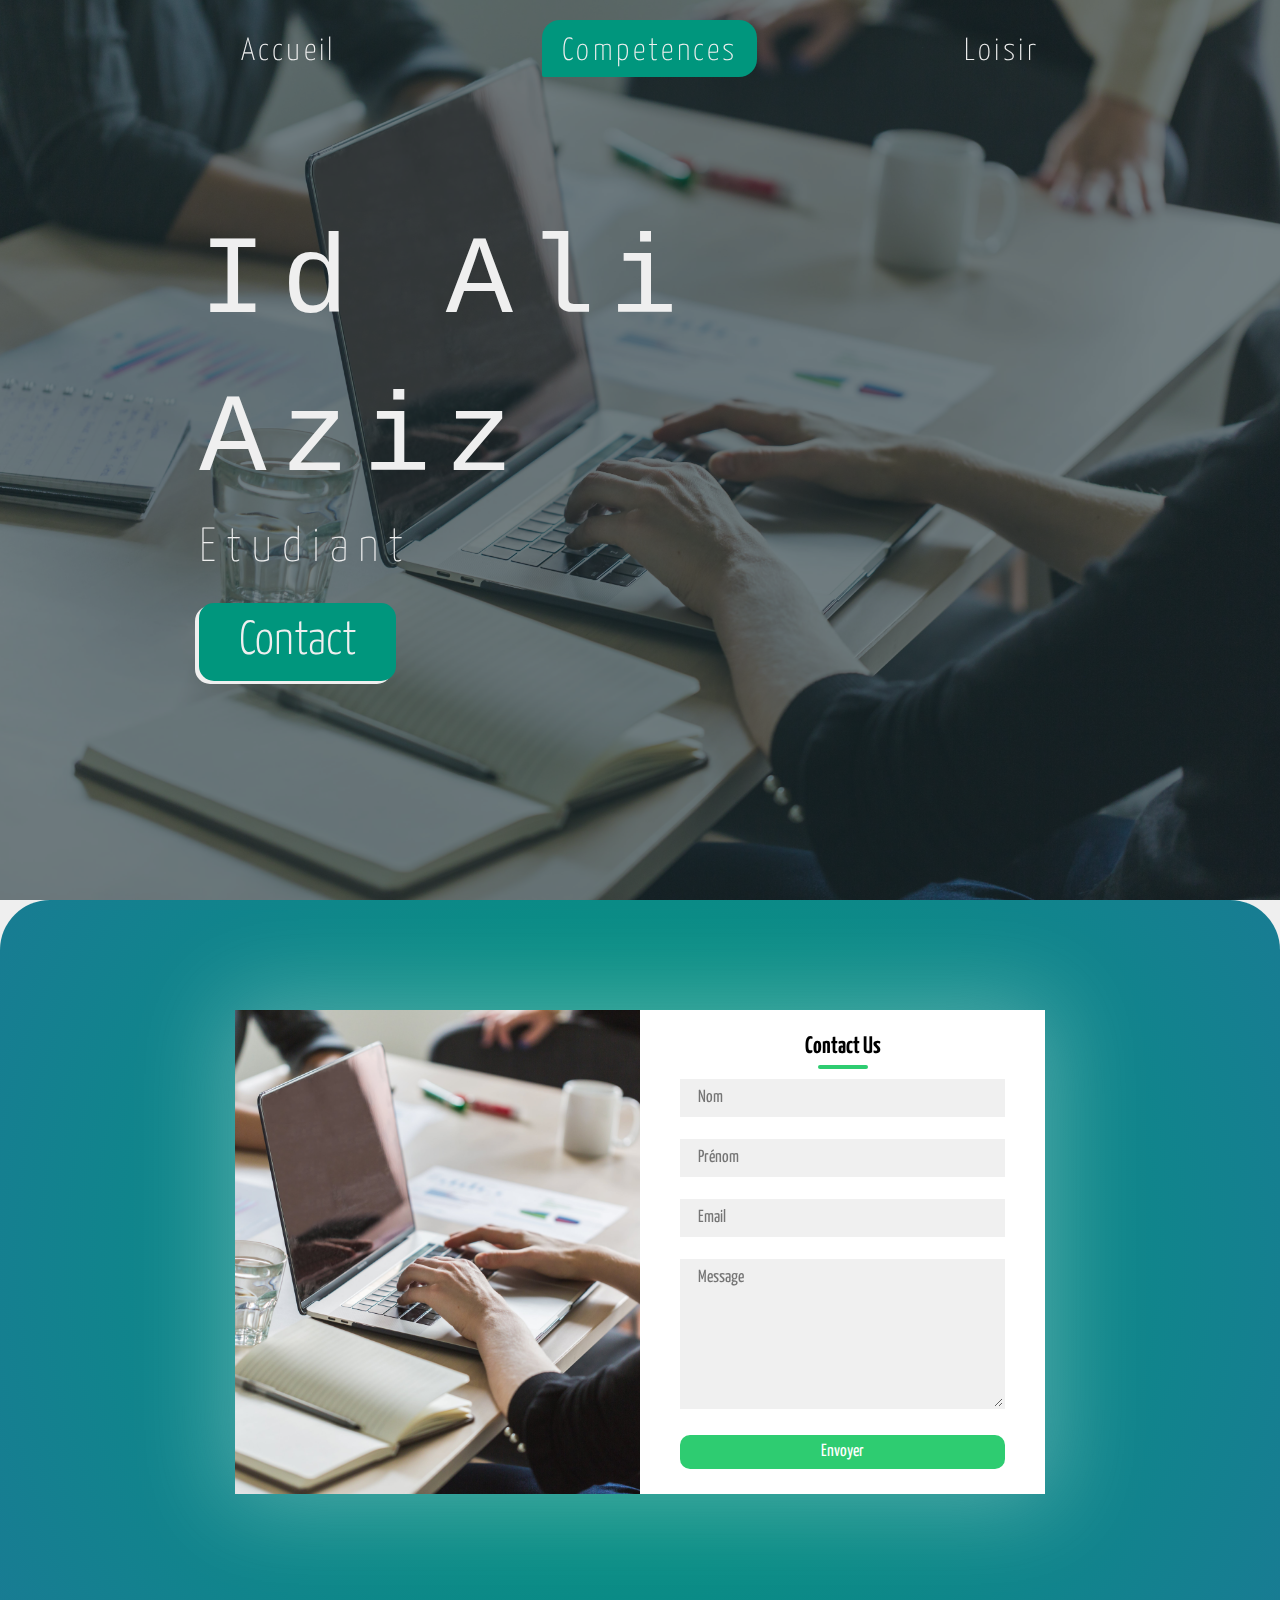
==== competences.html @ a129d3af "Upload" ====
<!DOCTYPE html>
<html>
<head>
    <meta charset="UTF-8">
    <meta name="viewport" content="width=device-width, initial-scale=1.0">
    <title>Competences</title>
    <link rel="icon" href=""> 
    <link rel="stylesheet" href="styles.css">
</head>
<body>
    
    <!-- NavBar -->

    <header>
        <nav class="navBar">
            <a href="index.html">Accueil<span></span></a>
            <a class="active" href="competences.html">Competences<span></span></a>
            <a href="#">Loisir<span></span></a>
        </nav>
    </header>

    <!-- respNavBar -->

    <div class="menu"> 
        <button class="btn-top">
            <img src="Images/menu.png" alt="navButton">
        </button>
        <div class="links">
            <ul> 
                <li>
                    <a href="index.html">Accueil</a>
                </li>
                <li>
                    <a href="competences.html">Competences</a>
                </li>
                <li>
                    <a href="#">Loisirs</a>
                </li>
            </ul>
        </div>
    </div>
    

    <!-- MAIN -->

    <section class="main">
      <div class="imgBack">
        <img src="Images/backgroun.jpg">
       
        <div class="content">

             <div class="nomPrenom">
                 <h1>Id Ali</h1>
                 <h1>Aziz</h1>
                 <h3>Etudiant</h3>
                 <button > <a href="#contactMe">Contact</a></button>
             </div>
            
             <div class="imgAziz">

             </div>
        </div>

      </div>
    </section>
    
    <!-- INFORMATION -->
<section class="information">
    <div class="container">
		<div id="contactMe" class="contact-box">
			<div class="left"></div>
			<div class="right">
				<h2>Contact Us</h2>
				<input type="text" class="field" placeholder="Nom">
				<input type="text" class="field" placeholder="Prénom">
				<input type="text" class="field" placeholder="Email">
				<textarea placeholder="Message" class="field"></textarea>
				<button class="btn">Envoyer</button>
			</div>
		</div>
	</div>
</section>

<script src="script.js"></script>
</body>
</html>
---- styles.css ----
@font-face {
    font-family: Yanone;
    src: url(Font/YanoneKaffeesatz-VariableFont_wght.ttf);
}
@import url('https://fonts.googleapis.com/css2?family=Roboto+Mono:wght@100;300&display=swap');

*{
    font-family: Yanone;
    margin: 0;
    top : 0;
    left: 0;
    box-sizing: border-box;
    text-decoration: none;
    scroll-behavior: smooth;
}

body {
    background: #efefef;
}

.menu {
    display: none;
}

/* NAVBAR */

header {
    margin: 15px 0px;
    position: fixed;
    display: flex;
    width: 100%;
    justify-content: space-around;
    justify-items: center;
    height: auto;
    z-index: 100;
}

.navBar {
    position: relative;
    display: flex;
    justify-content: center;
    align-items: center;
}

.navBar a {
    position: relative;
    padding: 10px 20px;
    padding-top: 15px;
    margin: 5px 20%;
    font-size: 2rem;
    font-weight: 250;
    letter-spacing: 3.4px;
    color:  #efefef;
    transition: .2s;
}

.navBar a span {
    opacity: 0;
    position: absolute;
    height: 100%;
    width: 100%;
    border-radius: 18px 18px 18px 2px;
    background: #00967d;
    transition: .3s;
    transform: translateY(-30px)  scale(0%);
    z-index: -1;
}

.navBar a:hover span,
.navBar a.active span{
    transform: translateY(0) scale(100%);
    opacity: 1;
}

.navBar a:hover,
.navBar a.active {
    color: #efefef;
}

/* MAIN */

.main {
    position: fixed;
    background: yellow;
    width: 100%;
    height: 90vh;
}

.imgBack {
    width: 100%;
    height: 100vh;
    background: blue;
}

.imgBack img {
    object-fit: cover;
    object-position: center;
    width: 100%;
    height: 100vh;
    z-index: -1;
}

.imgBack::before {
    content: '';
    position: absolute;
    background: #152a2f;
    width: 100%;
    height: 100vh;
    top: 0;
    left: 0;
    opacity: .6;
}

.content {
    position:absolute;
    display: grid;
    grid-template-columns: 70% 30%;
    width: 100%;
    height: 100vh;
    margin: 0px 20px;
}

.nomPrenom {
    margin-left: 20%;
    width: auto;
    height: auto;
    display: flex;
    flex-direction: column;
    justify-content: center;
    align-items: start;
    text-align: left;
    gap: 30px;
    color: #efefef;
}

.nomPrenom h1 {
    font-family: 'Roboto Mono', monospace;
    letter-spacing: 15px;
    font-weight: 200;
    font-size: 10rem;
    line-height: 8rem;
}

.nomPrenom h3 {
    margin-top: -10px;
    font-size: 3rem;
    letter-spacing: 10px;
    font-weight: 100;
}

.nomPrenom button {
    border: none;
    padding: 15px 0%;
    border-radius: 15px;
    box-shadow: -4px 3px 0px #efefef;
    background:#00967d;
    width: auto;
    align-items: center;
    transition: .3s;
    height: auto;
}

.nomPrenom button a {
    padding: 40px;  
    font-size: 3rem;
    font-weight: 300;
    color: #efefef;
}

.nomPrenom button:hover {
    transform: scale(120%);
    box-shadow: 0px 0px 0px #efefef;
    border-radius: 28px;
}

/* information */

.information {
    border-radius: 50px 50px 0 0; 
    margin-top: 100vh;
    position: relative;
    width: 100%;
    background: radial-gradient(circle, rgba(0,150,125,1) 10%, rgba(24,124,147,1) 100%);

}


.container{
	position: relative;
	width: 100%;
	height: 100%;
    margin-top: 20vh;
	display: flex;
	justify-content: center;
	align-items: center;
	padding: 20px 100px;
}

.contact-box{
	max-width: 75%;
    margin: 176px 0px;
	display: grid;
	grid-template-columns: repeat(2, 1fr);
	justify-content: center;
	align-items: center;
	text-align: center;
	background-color: #fff;
	box-shadow: 0px 0px 90px 10px rgba(253, 253, 253, 0.3);
}

.left{
	background: url("Images/backgroun.jpg") no-repeat center;
	background-size: cover;
	height: 100%;
}

.right{
	padding: 25px 40px;
}

h2{
	position: relative;
	padding: 0 0 10px;
	margin-bottom: 10px;
}

h2:after{
	content: '';
    position: absolute;
    left: 50%;
    bottom: 0;
    transform: translateX(-50%);
    height: 4px;
    width: 50px;
    border-radius: 2px;
    background-color: #2ecc71;
}

.field{
	width: 100%;
	border: 2px solid rgba(0, 0, 0, 0);
	outline: none;
	background-color: rgba(230, 230, 230, 0.6);
	padding: 0.5rem 1rem;
	font-size: 1.1rem;
	margin-bottom: 22px;
	transition: .3s;
}

.field:hover{
	background-color: rgba(0, 0, 0, 0.1);
}

textarea{
	min-height: 150px;
}

.btn{
	width: 100%;
	padding: 0.5rem 1rem;
	background-color: #2ecc71;
	color: #fff;
	font-size: 1.1rem;
	border: none;
    border-radius: 10px;
	outline: none;
	cursor: pointer;
	transition: .3s;
}

.btn:hover{
    background-color: #27ae60;
}

.field:focus{
    border: 2px solid rgba(30,85,250,0.47);
    background-color: #fff;
}

/* RESPONSIVE */

@media screen and (max-width: 1544px ) {
    
    .nomPrenom h1 {
        font-size: 7rem;
    }

    .contact-box {
        margin: 90px 0px;
    }
}

@media screen and (max-width: 1148px ) {
    
    .nomPrenom {
        gap: 40px
    }

    .nomPrenom h1 {
        line-height: 4rem;
        font-size: 6rem;
    }

    .contact-box {
        max-width: 80%;
    }
}


@media screen and (max-width: 1016px ) {
    
    .nomPrenom {
        gap: 40px
    }

    .nomPrenom h1 {
        line-height: 4rem;
        font-size: 4rem;
    }
}

@media screen and (max-width: 840px) {
    
    header {
        display: none;
    }

    .contact-box{
        max-width: 90%;
        border-radius: 2rem;
        margin: 96px 0px;
        display: grid;
        grid-template-columns: repeat(1, 1fr);

    }

    .menu {
        display:block;
        top: 10px;
        position: fixed;
        max-width: 300px;
        border-radius: 5px;
        margin: 1rem;
        overflow: hidden;
        background: #00967d;
        z-index: 100;
    }
    
    .btn-top {
        padding: 10px;
        width: 100%;
        border: none;
        outline: none;
        font-size: 20px;
        display: flex;
        align-items: center; 
        cursor: pointer;
        border-radius: 5px;
        background: #00967d;
    }
    
    .btn-top img {
        width: 45px;
    }
    
    .links ul  {
        padding-left: 10px;
    }

    .links {
        padding: 0 20px;
        transition: height 0.4s ease-in-out;
        transition: .5s;
        margin-left: -150px;
        height: 0;
    }
    
    .links li {
        list-style-type: none;
        padding: 15px 0;
    }
    
    .links li:last-child {
        padding-bottom: 30px;
    }
    
    .links li a {
        color: #efefef;
        font-size: 1.5rem;
        font-weight: 500;
    }


    .content {
        display: flex;
        grid-template-columns: 100% 0%;
        width: 100%;
        height: 100vh;
        justify-content: space-around;
    }

    .nomPrenom {
        margin: 0px;
    }

    .nomPrenom h1 {
        display: flex;
        font-size: 11rem;
        line-height: 12rem;
    }

    .imgAziz {
        display: none;
        position: absolute;
    }

}

@media screen and (max-width: 670px) {

    .nomPrenom h1 {
        font-size: 7rem;
        line-height: 8rem;
    }
}

@media screen and (max-width: 458px) {

    .nomPrenom h1 {
        font-size: 5rem;
        line-height: 8rem;
    }

    .contact-box {
        background: transparent;
        max-width: 100%;
        box-shadow: 0px 0px 0px 0px transparent;
    }

    .contact-box h2 {
        font-size: 50px;
        color: #efefef;
    }

    .container {
        padding: 0px 0px;
    }

}

@media screen and (max-width: 352px) {

    .content {
        margin: 0px 20px;
    }

    .nomPrenom h1 {
        font-size: 4rem;
        line-height: 5rem;
        font-weight: 800;
    }

    .nomPrenom h3 {
        font-size:  2rem;
    }

    .content button {
        padding: 10px 5px;
    }

    .content button a {
        font-size: 2.5rem;
    }

}

@media screen and (max-width: 300px) {

    .nomPrenom h1 {
        font-size: 3rem;
        line-height: 2rem;
        font-weight: 800;
    }

    .nomPrenom {
        gap : 70px;
    }

}
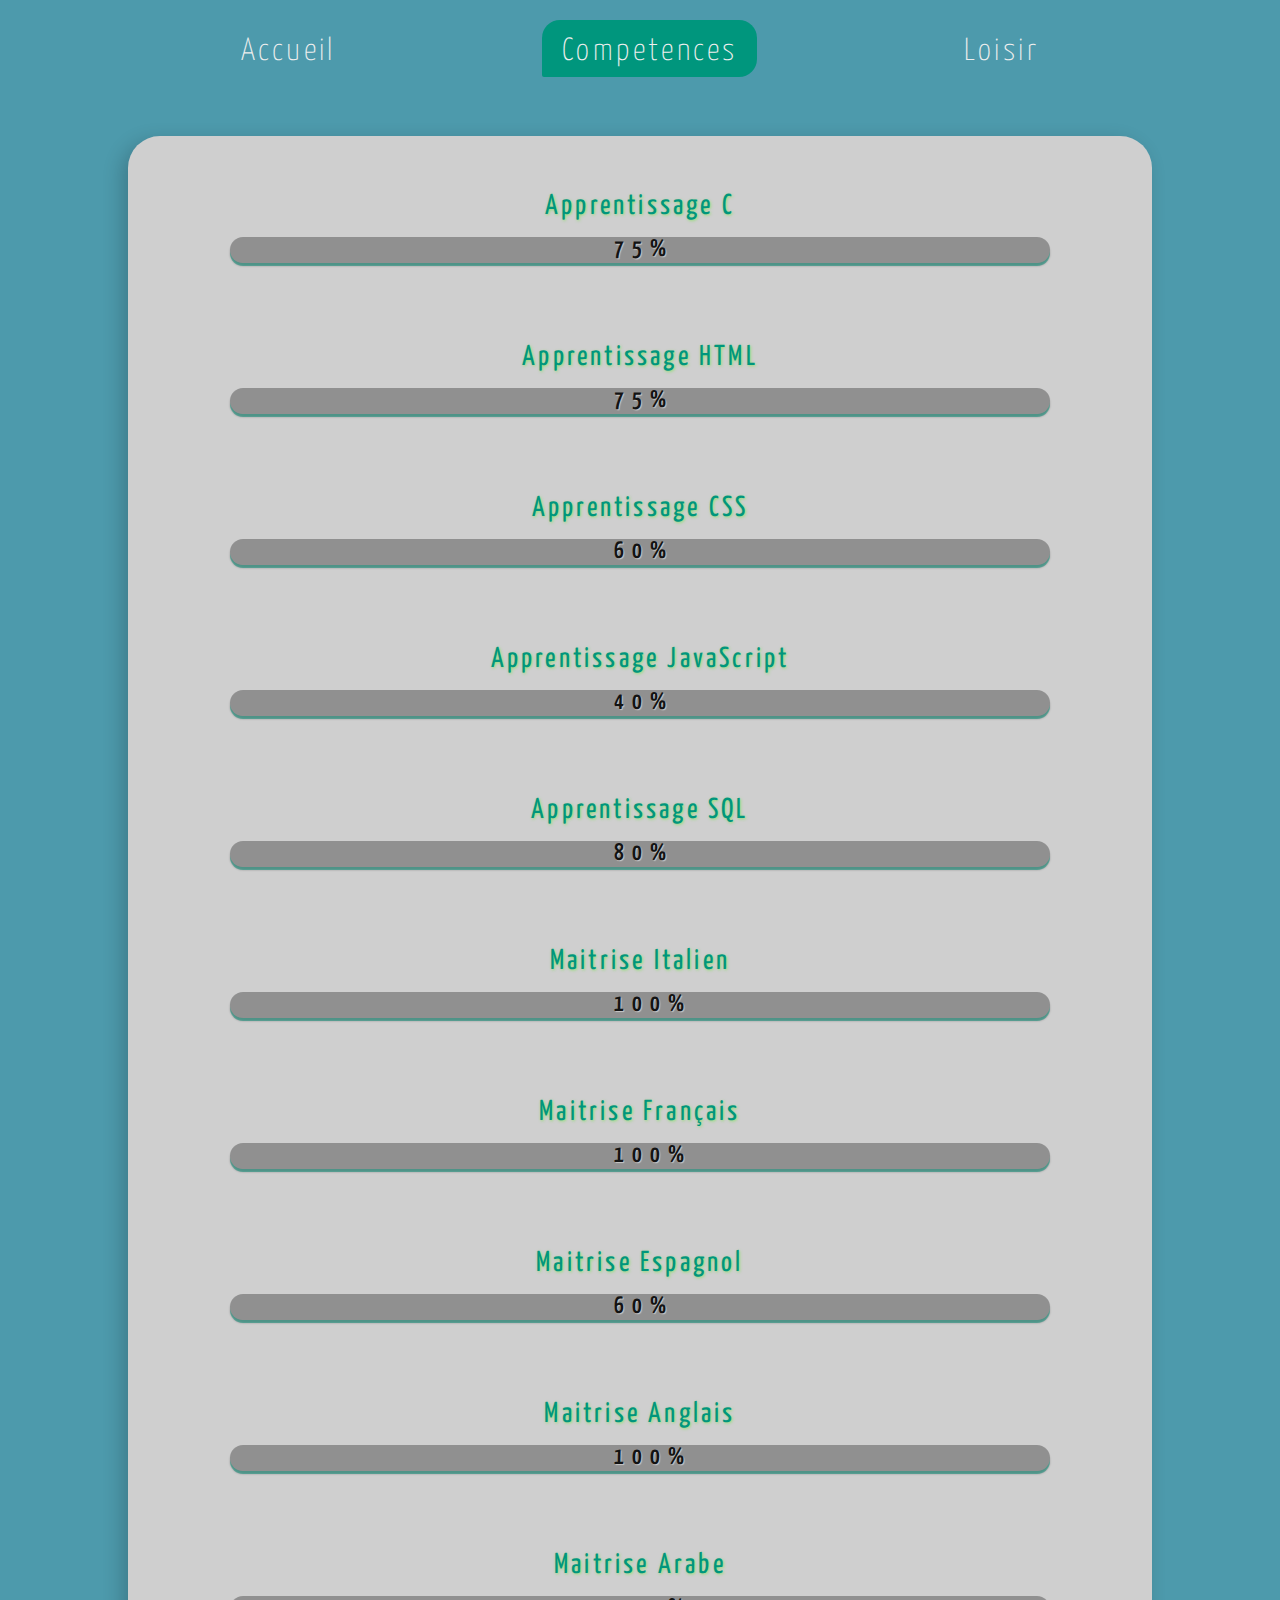
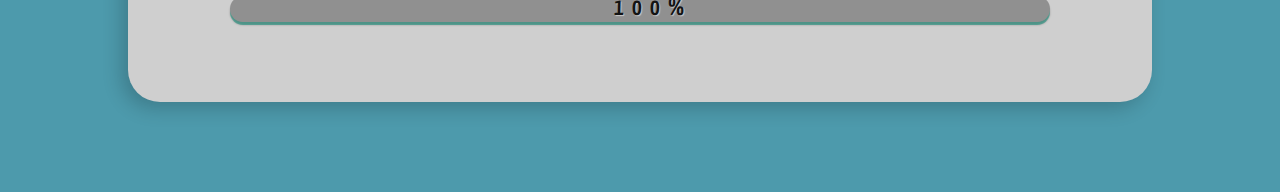
==== commit 6737c0bf: "Page competences" ====
--- a/competences.html
+++ b/competences.html
@@ -5,7 +5,7 @@
     <meta name="viewport" content="width=device-width, initial-scale=1.0">
     <title>Competences</title>
     <link rel="icon" href=""> 
-    <link rel="stylesheet" href="styles.css">
+    <link rel="stylesheet" href="styleCompetences.css">
 </head>
 <body>
     
@@ -44,42 +44,84 @@
     <!-- MAIN -->
 
     <section class="main">
-      <div class="imgBack">
-        <img src="Images/backgroun.jpg">
-       
-        <div class="content">
+        
+        <div class="container">
 
-             <div class="nomPrenom">
-                 <h1>Id Ali</h1>
-                 <h1>Aziz</h1>
-                 <h3>Etudiant</h3>
-                 <button > <a href="#contactMe">Contact</a></button>
-             </div>
-            
-             <div class="imgAziz">
+            <div class="origin"> 
+              <h2>Apprentissage C </h2>
+              <div class="contentBar C">
+                  <span class="progressBar C"></span>
+              </div>
+            </div>
+  
+            <div class="origin"> 
+              <h2>Apprentissage HTML</h2>
+              <div id="html" class="contentBar HTML">
+                  <span class="progressBar HTML"></span>
+              </div>
+            </div>
+  
+            <div class="origin"> 
+              <h2>Apprentissage CSS </h2>
+              <div class="contentBar CSS">
+                  <span class="progressBar CSS"></span>
+              </div>
+            </div>
+              
+            <div class="origin"> 
+              <h2>Apprentissage JavaScript </h2>
+              <div class="contentBar JS">
+                  <span class="progressBar JS"></span>
+              </div>
+            </div>
+  
+            <div class="origin"> 
+              <h2>Apprentissage SQL </h2>
+              <div class="contentBar SQL">
+                  <span class="progressBar SQL"></span>
+              </div>
+             </div>  
+             
+             <div class="origin"> 
+                <h2>Maitrise Italien</h2>
+                <div class="contentBar IT">
+                    <span class="progressBar IT"></span>
+                </div>
+              </div>
 
-             </div>
-        </div>
+              <div class="origin"> 
+                <h2>Maitrise Français </h2>
+                <div class="contentBar FR">
+                    <span class="progressBar FR"></span>
+                </div>
+              </div>
 
-      </div>
+              <div class="origin"> 
+                <h2>Maitrise Espagnol </h2>
+                <div class="contentBar ESP">
+                    <span class="progressBar ESP"></span>
+                </div>
+              </div>
+
+              <div class="origin"> 
+                <h2>Maitrise Anglais </h2>
+                <div class="contentBar EN">
+                    <span class="progressBar EN"></span>
+                </div>
+              </div>
+              
+              <div class="origin">
+                <h2>Maitrise Arabe </h2>
+                <div class="contentBar AR">
+                    <span class="progressBar AR"></span>
+                </div>
+              </div>
+  
+          </div>
+
     </section>
     
     <!-- INFORMATION -->
-<section class="information">
-    <div class="container">
-		<div id="contactMe" class="contact-box">
-			<div class="left"></div>
-			<div class="right">
-				<h2>Contact Us</h2>
-				<input type="text" class="field" placeholder="Nom">
-				<input type="text" class="field" placeholder="Prénom">
-				<input type="text" class="field" placeholder="Email">
-				<textarea placeholder="Message" class="field"></textarea>
-				<button class="btn">Envoyer</button>
-			</div>
-		</div>
-	</div>
-</section>
 
 <script src="script.js"></script>
 </body>
--- a/styleCompetences.css
+++ b/styleCompetences.css
@@ -0,0 +1,351 @@
+@font-face {
+    font-family: Yanone;
+    src: url(Font/YanoneKaffeesatz-VariableFont_wght.ttf);
+}
+@import url('https://fonts.googleapis.com/css2?family=Roboto+Mono:wght@100;300&display=swap');
+
+*{
+    font-family: Yanone;
+    margin: 0;
+    top : 0;
+    left: 0;
+    box-sizing: border-box;
+    text-decoration: none;
+    scroll-behavior: smooth;
+}
+
+body {
+    background: #187c93c4;
+}
+
+.menu {
+    display: none;
+}
+
+/* NAVBAR */
+
+header {
+    margin: 15px 0px;
+    position: relative;
+    display: flex;
+    width: 100%;
+    justify-content: space-around;
+    justify-items: center;
+    height: auto;
+    z-index: 100;
+}
+
+.navBar {
+    position: relative;
+    display: flex;
+    justify-content: center;
+    align-items: center;
+}
+
+.navBar a {
+    position: relative;
+    padding: 10px 20px;
+    padding-top: 15px;
+    margin: 5px 20%;
+    font-size: 2rem;
+    font-weight: 250;
+    letter-spacing: 3.4px;
+    color:  #efefef;
+    transition: .2s;
+}
+
+.navBar a span {
+    opacity: 0;
+    position: absolute;
+    height: 100%;
+    width: 100%;
+    border-radius: 18px 18px 18px 2px;
+    background: #00967d;
+    transition: .3s;
+    transform: translateY(-30px)  scale(0%);
+    z-index: -1;
+}
+
+.navBar a:hover span,
+.navBar a.active span{
+    transform: translateY(0) scale(100%);
+    opacity: 1;
+}
+
+.navBar a:hover,
+.navBar a.active {
+    color: #efefef;
+}
+
+/* MAIN */
+
+
+.main {     
+    width: auto;
+    height: auto;
+    margin: 6vh 10% 10vh 10%;
+    min-width: 360px;
+}
+
+.container {
+    display: grid;
+    grid-template-columns: 100%;
+    height: auto;
+    align-items: center;
+    justify-items: center;
+    border-radius: 2rem;
+    box-shadow: -6px 6px 20px rgba(0, 0, 0, 0.2);
+    width: auto;
+    background: #cfcfcf;
+    padding-bottom: 5rem;
+    padding-top: 3.5rem;
+    gap: 5rem;
+}
+
+.origin {
+    gap: 1rem;
+    display: grid;
+    grid-template-columns: 100%;
+    align-items: center;
+    justify-items: center;
+    height: auto;
+    width: 100%;
+}
+
+.contentBar {
+    display: flex;
+    width: 80%;
+    height: 26px;
+    background: rgba(0, 0, 0, 0.3);
+    border-radius: 1rem;
+    box-shadow: 0px 3px 0px #00967d75, 0px 3px 2px rgba(0, 0, 0, 0.3);
+}
+    
+.progressBar{
+    background: #00967d;
+    width: 0%;
+    height: 100%;
+    border-radius: 1rem;
+    box-shadow: 1px 0px 2px rgba(0, 0, 0, 0.3);
+    transition: .5s;
+}
+
+.contentBar::after {
+    content: '0%';
+    margin-top: 1px;
+    font-size: 1.5rem;
+    color: #131313;
+    text-shadow: 1px 1px 1px rgba(255, 255, 255, 0.5);
+    font-weight: 600;
+    letter-spacing: .5rem;
+    position: absolute;
+    left: 48%;
+
+}
+
+
+.contentBar.C::after {
+    content: '75%';}
+.progressBar.C {
+    animation: progressC 2s ease forwards;
+    transition: .2s;
+}
+
+.contentBar.HTML::after {
+    content: '75%';}
+.progressBar.HTML {
+    animation: progressHTML 2s ease forwards;
+    transition: .2s;
+    animation-delay: .2s;
+}
+
+.contentBar.CSS::after {
+    content: '60%';}
+.progressBar.CSS {
+    animation: progressCSS 2s ease forwards;
+    transition: .2s;
+    animation-delay: .4s;
+}
+
+.contentBar.JS::after {
+    content: '40%';}
+.progressBar.JS {
+    animation: progressJS 2s ease forwards;
+    transition: .2s;
+    animation-delay: .6s;
+}
+
+.contentBar.SQL::after {
+    content: '80%';}
+.progressBar.SQL {
+    animation: progressSQL 2s ease forwards;
+    transition: .2s;
+    animation-delay: .5s;
+}
+
+.contentBar.IT::after {
+    content: '100%';}
+.progressBar.IT {
+    animation: progressIT 2s ease forwards;
+    transition: .2s;
+    animation-delay: .8s;
+}
+
+.contentBar.FR::after {
+    content: '100%';}
+.progressBar.FR {
+    animation: progressFR 2s ease forwards;
+    transition: .2s;
+    animation-delay: .5s;
+}
+
+.contentBar.ESP::after {
+    content: '60%';}
+.progressBar.ESP {
+    animation: progressESP 2s ease forwards;
+    transition: .2s;
+    animation-delay: .4s;
+}
+
+.contentBar.EN::after {
+    content: '100%';}
+.progressBar.EN {
+    animation: progressEN 2s ease forwards;
+    transition: .2s;
+    animation-delay: .3s;
+}
+
+.contentBar.AR::after {
+    content: '100%';}
+.progressBar.AR {
+    animation: progressAR 2s ease forwards;
+    transition: .2s;
+    animation-delay: .5s;
+}
+
+
+@keyframes progressC {
+    0% { width: 0%; }
+    100% { width: 75%; }
+}
+@keyframes progressHTML {
+    0% { width: 0%; }
+    100% { width: 75%; }
+}
+@keyframes progressCSS {
+    0% { width: 0%; }
+    100% { width: 60%; }
+}
+@keyframes progressJS {
+    0% { width: 0%; }
+    100% { width: 40%; }
+}
+@keyframes progressSQL {
+    0% { width: 0%; }
+    100% { width: 80%; }
+}
+@keyframes progressIT {
+    0% { width: 0%; }
+    100% { width: 100%; }
+}
+@keyframes progressFR {
+    0% { width: 0%; }
+    100% { width: 100%; }
+}
+@keyframes progressESP {
+    0% { width: 0%; }
+    100% { width: 60%; }
+}
+@keyframes progressEN {
+    0% { width: 0%; }
+    100% { width: 100%; }
+}
+@keyframes progressAR {
+    0% { width: 0%; }
+    100% { width: 100%; }
+}
+
+
+
+
+
+.origin h2 {
+    color: #00967d;
+    font-size: 1.8rem;
+    font-weight: 400;
+    letter-spacing: .2rem;
+    text-shadow: 1px 1px 3px rgba(98, 235, 44, 0.568);
+}
+
+
+/* information */
+
+
+
+
+
+
+@media screen and (max-width: 840px) {
+    
+    header {
+        display: none;
+    }
+
+    .menu {
+        display:block;
+        top: 10px;
+        position: fixed;
+        max-width: 300px;
+        border-radius: 5px;
+        margin: 1rem;
+        overflow: hidden;
+        background: #00967d;
+        z-index: 100;
+    }
+    
+    .btn-top {
+        padding: 10px;
+        width: 100%;
+        border: none;
+        outline: none;
+        font-size: 20px;
+        display: flex;
+        align-items: center; 
+        cursor: pointer;
+        border-radius: 5px;
+        background: #00967d;
+    }
+    
+    .btn-top img {
+        width: 45px;
+    }
+    
+    .links ul  {
+        padding-left: 10px;
+    }
+
+    .links {
+        padding: 0 20px;
+        transition: height 0.4s ease-in-out;
+        transition: .5s;
+        margin-left: -150px;
+        height: 0;
+    }
+    
+    .links li {
+        list-style-type: none;
+        padding: 15px 0;
+    }
+    
+    .links li:last-child {
+        padding-bottom: 30px;
+    }
+    
+    .links li a {
+        color: #efefef;
+        font-size: 1.5rem;
+        font-weight: 500;
+    }
+
+
+}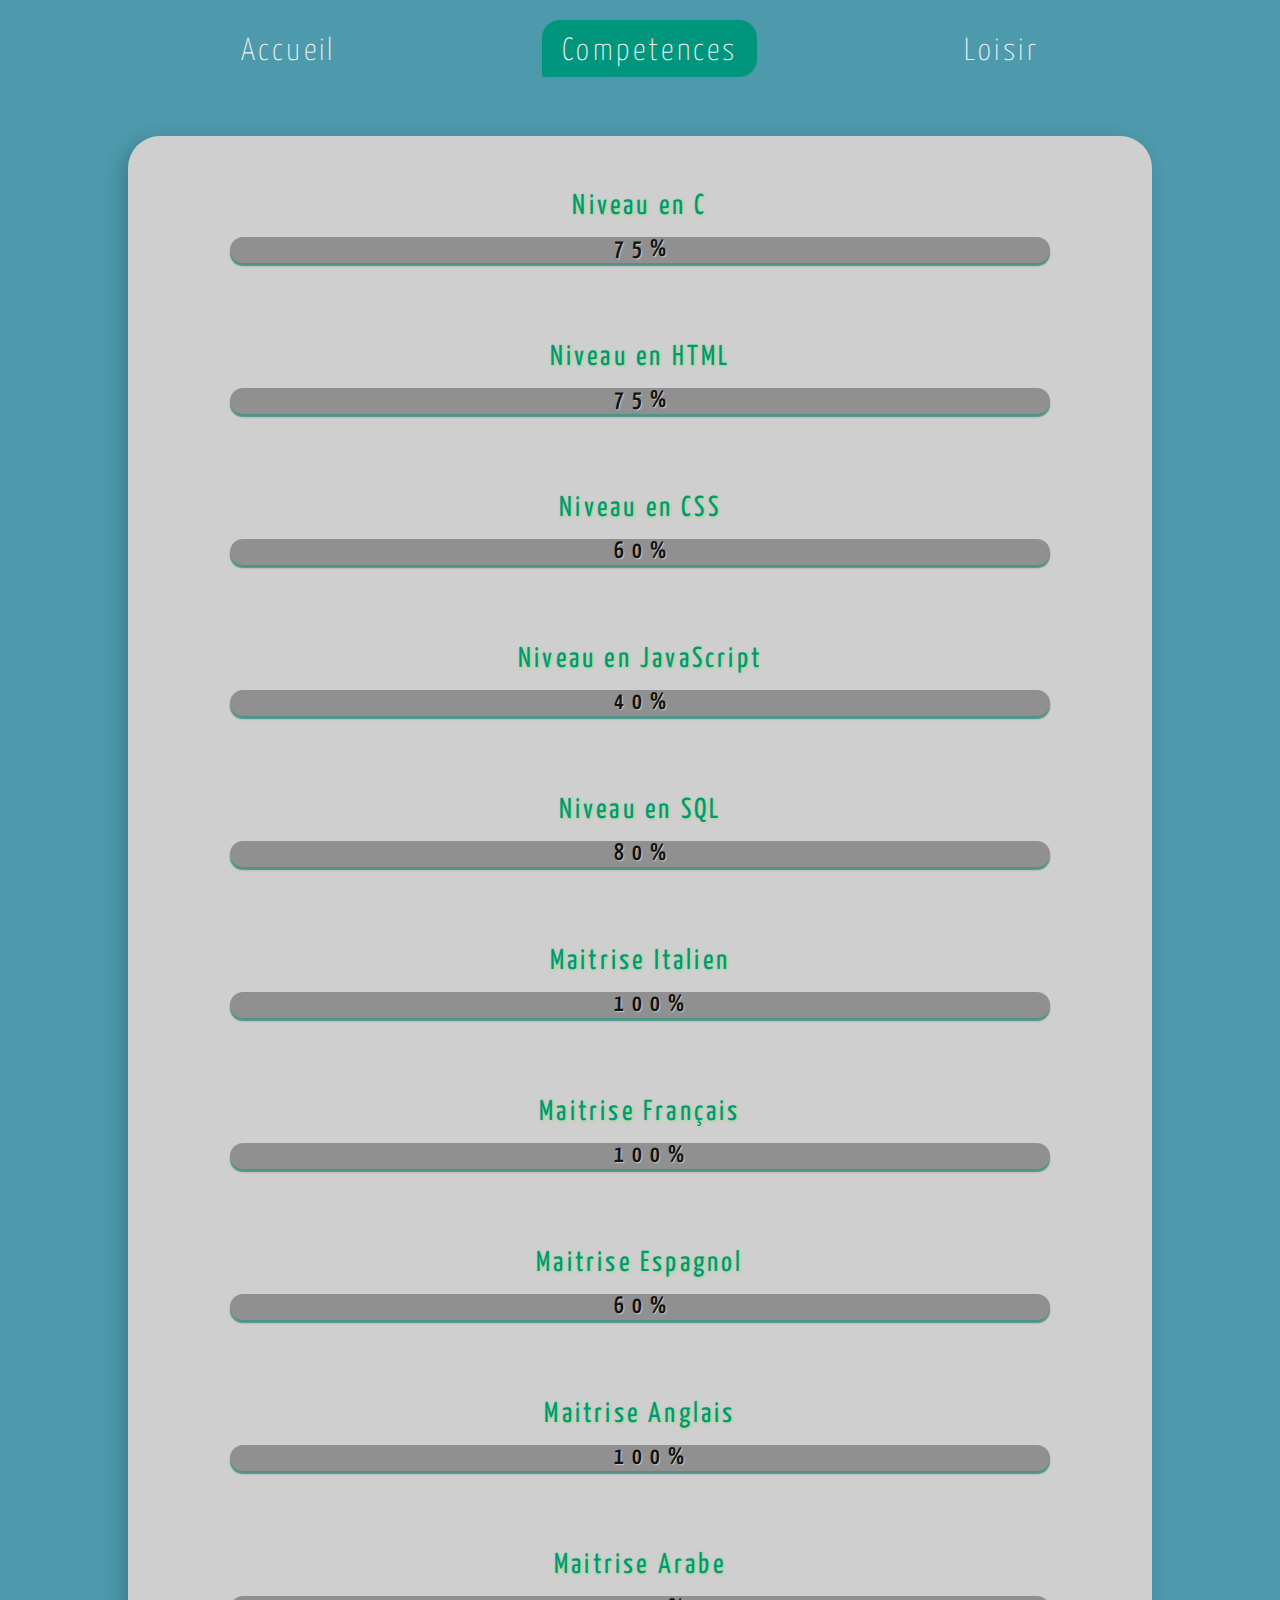
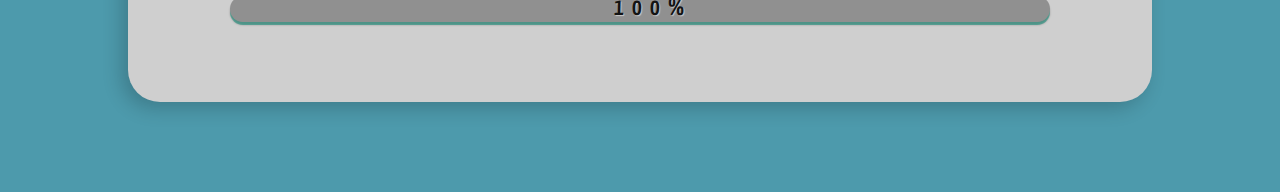
==== commit 9b501769: "responsive Competence" ====
--- a/competences.html
+++ b/competences.html
@@ -48,35 +48,35 @@
         <div class="container">
 
             <div class="origin"> 
-              <h2>Apprentissage C </h2>
+              <h2>Niveau en C </h2>
               <div class="contentBar C">
                   <span class="progressBar C"></span>
               </div>
             </div>
   
             <div class="origin"> 
-              <h2>Apprentissage HTML</h2>
+              <h2>Niveau en HTML</h2>
               <div id="html" class="contentBar HTML">
                   <span class="progressBar HTML"></span>
               </div>
             </div>
   
             <div class="origin"> 
-              <h2>Apprentissage CSS </h2>
+              <h2>Niveau en CSS </h2>
               <div class="contentBar CSS">
                   <span class="progressBar CSS"></span>
               </div>
             </div>
               
             <div class="origin"> 
-              <h2>Apprentissage JavaScript </h2>
+              <h2>Niveau en JavaScript </h2>
               <div class="contentBar JS">
                   <span class="progressBar JS"></span>
               </div>
             </div>
   
             <div class="origin"> 
-              <h2>Apprentissage SQL </h2>
+              <h2>Niveau en SQL </h2>
               <div class="contentBar SQL">
                   <span class="progressBar SQL"></span>
               </div>
--- a/styleCompetences.css
+++ b/styleCompetences.css
@@ -287,6 +287,14 @@
 
 @media screen and (max-width: 840px) {
     
+    .container {
+        border-radius: 0px;
+    }
+
+    .main {     
+        margin: 0vh 0% 10vh 0%;
+    }
+    
     header {
         display: none;
     }
@@ -296,7 +304,7 @@
         top: 10px;
         position: fixed;
         max-width: 300px;
-        border-radius: 5px;
+        border-radius: 20px;
         margin: 1rem;
         overflow: hidden;
         background: #00967d;
@@ -304,7 +312,7 @@
     }
     
     .btn-top {
-        padding: 10px;
+        padding: 5px;
         width: 100%;
         border: none;
         outline: none;
@@ -317,7 +325,7 @@
     }
     
     .btn-top img {
-        width: 45px;
+        width: 40px;
     }
     
     .links ul  {
@@ -348,4 +356,46 @@
     }
 
 
+}
+
+@media screen and (max-width: 412px) {
+    .contentBar::after {
+        left: 45%;
+    }
+}
+
+@media screen and (max-width: 400px) {
+    .contentBar::after {
+        left: 45%;
+    }
+}
+
+@media screen and (max-width: 367px) {
+    .contentBar::after {
+        left: 45%;
+    }
+}
+
+@media screen and (max-width: 327px) {
+    .contentBar::after {
+        left: 49%;
+    }
+}
+
+@media screen and (max-width: 307px) {
+    .contentBar::after {
+        left: 52%;
+    }
+}
+
+@media screen and (max-width: 271px) {
+    .contentBar::after {
+        left: 58%;
+    }
+}
+
+@media screen and (max-width: 249px) {
+    .contentBar::after {
+        left: 63%;
+    }
 }